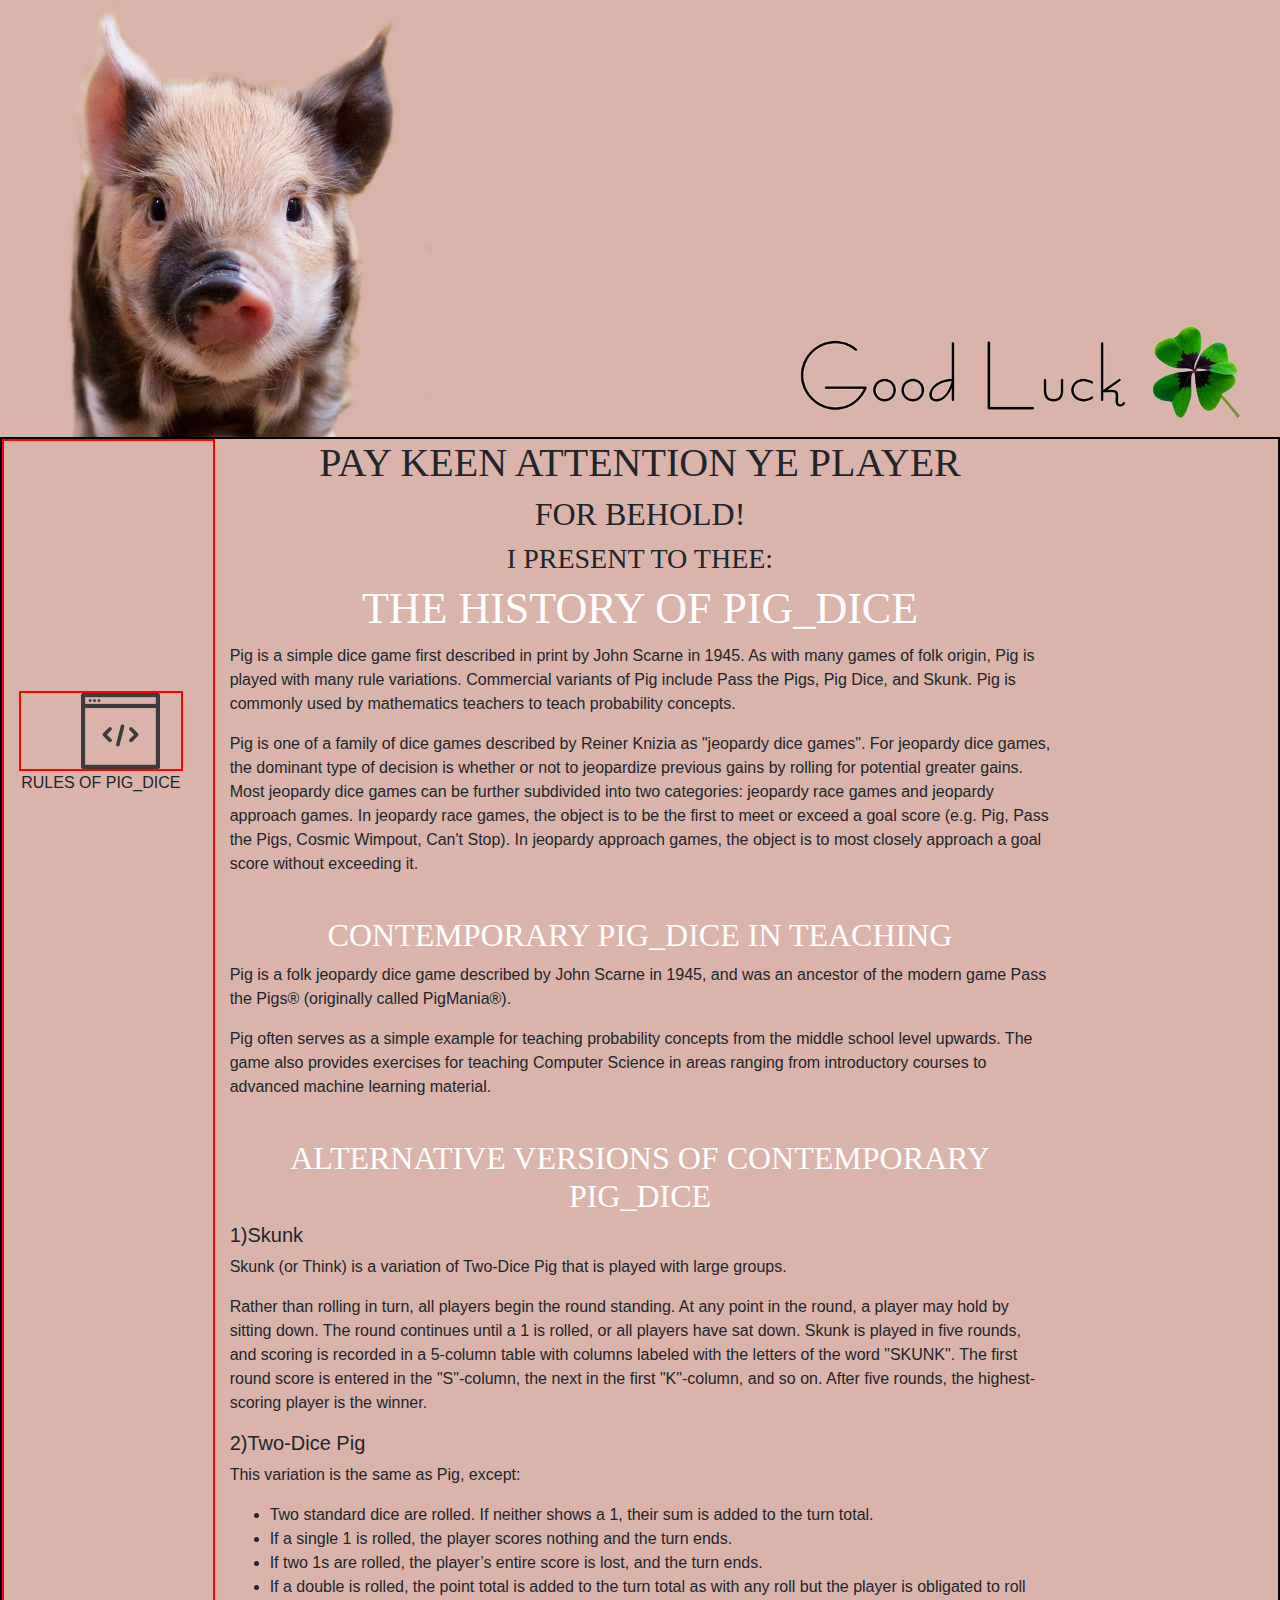
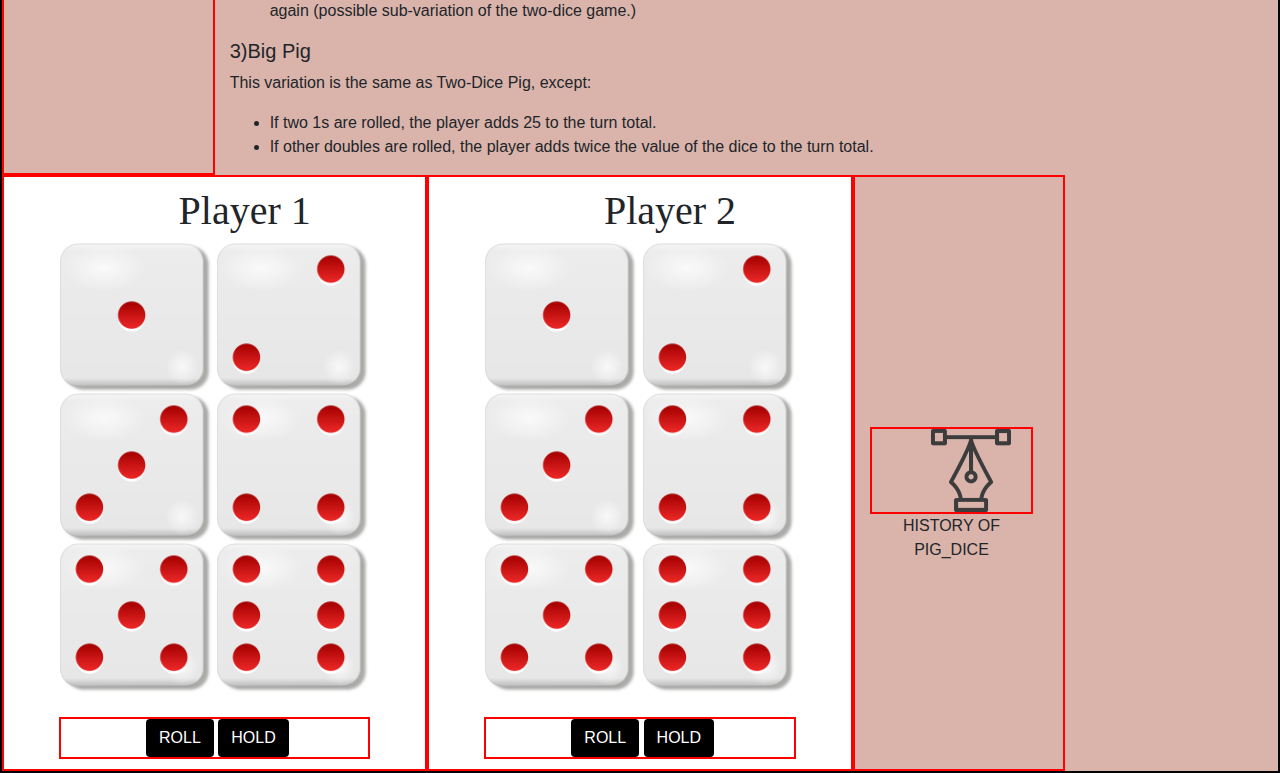
==== game.html @ 4c4e5003 "add the history of pig_dice to the game.html project" ====
<!DOCTYPE html>
<html lang="en">

<head>
    <meta charset="UTF-8">
    <meta name="viewport" content="width=device-width, initial-scale=1.0">
    <meta http-equiv="X-UA-Compatible" content="ie=edge">
    <title>the_game</title>
    <link href="https://stackpath.bootstrapcdn.com/bootstrap/4.3.1/css/bootstrap.min.css" rel="stylesheet"
        integrity="sha384-ggOyR0iXCbMQv3Xipma34MD+dH/1fQ784/j6cY/iJTQUOhcWr7x9JvoRxT2MZw1T" crossorigin="anonymous">
    <link rel="stylesheet" href="css/game.css">
    <script src="https://code.jquery.com/jquery-3.4.1.min.js"
        integrity="sha256-CSXorXvZcTkaix6Yvo6HppcZGetbYMGWSFlBw8HfCJo=" crossorigin="anonymous"></script>
    <script src="js/index.js"></script>
</head>

<body>
    <img src="images/piglet-3045288_1920.jpg" alt="goodluck" style="width:100%; height:auto;">
    <div class='all'>
        <div class='container-fluid'>
            <div class='row'>
                <div class='col-md-2' id='r_portal'>
                    <div class='b_rules'>
                        <img id='rules' src="images/services_icons/dev_icon.png" alt="icon2">
                    </div>
                    <p id='l_rules'>RULES OF PIG_DICE</p>
                </div>
                <div id='col-md-8-r' class='col-md-8'>
                    <h1>PAY KEEN ATTENTION YE PLAYER</h1>
                    <h2 id='behold'>FOR BEHOLD!</h2>
                    <h3>I PRESENT TO THEE:</h3>
                    <h4>THE RULES OF PIG_DICE</h4>
                    <p>Whether you are stuck in a waiting room, needing entertainment at a restaurant, or looking for a
                        simple game to play while on vacation, Pig is the perfect way to pass the time with family. And
                        all you need is one six-sided die and a way to keep score.</p>
                    <p>Pig is considered a jeopardy game, where you risk everything to see if you can win more. The
                        numbers on the die (except for "1") each represent points that can accumulate—the winner is the
                        first player to reach 100 points. </p>
                    <br>
                    <h2>Number of Players</h2>
                    <p>The game of Pig is best with two players, but it can work with more people. Just keep in mind
                        that the downtime between turns grows longer with each additional player, which could be
                        challenging for the little ones.
                    </p>
                    <br>
                    <h2>Game Rules</h2>
                    <p>On a turn, a player rolls the die repeatedly. The goal is to accumulate as many points as
                        possible, adding up the numbers rolled on the die. However, if a player rolls a 1, the player's
                        turn is over and any points they have accumulated during this turn are forfeited. Rolling a 1
                        doesn't wipe out your entire score from previous turns, just the total earned during that
                        particular roll.</p>
                    <p>A player can also choose to hold (stop rolling the die) if they do not want to take a chance of
                        rolling a 1 and losing all of their points from this turn. If the player chooses to hold, all of
                        the points rolled during that turn are added to his or her score.</p>
                    <p>When a player reaches a total of 100 or more points, the game ends and that player is the winner.
                    </p>
                    <br>
                    <h2>Scoring Examples</h2>
                    <p>Here are two examples of how to keep score in Pig:</p>
                    <p>Example 1: Sherri rolls a 3 and decides to continue rolling. She rolls seven more times, getting
                        a 6, 6, 6, 4, 5, 6, and then 1. Because she rolled a 1, Sherri's turn is over and she earns 0
                        points for this turn.</p>
                    <p>Example 2: Craig rolls a 6 and decides to continue. He then chooses to roll four more times,
                        getting a 3, 4, 2, and 6. He decides to hold (and not take a chance of getting a 1). Craig earns
                        21 points for this turn (6+3+4+2+6 = 21).</p>
                </div>
               <div class="col-md-8">
                <h1>PAY KEEN ATTENTION YE PLAYER</h1>
                    <h2 id='behold'>FOR BEHOLD!</h2>
                    <h3>I PRESENT TO THEE:</h3>
                    <h4>THE HISTORY OF PIG_DICE</h4>
                    <p>Pig is a simple dice game first described in print by John Scarne in 1945. As with many games of folk origin, Pig is played with many rule variations. Commercial variants of Pig include Pass the Pigs, Pig Dice, and Skunk. Pig is commonly used by mathematics teachers to teach probability concepts.</p>
                    <p>Pig is one of a family of dice games described by Reiner Knizia as "jeopardy dice games". For jeopardy dice games, the dominant type of decision is whether or not to jeopardize previous gains by rolling for potential greater gains. Most jeopardy dice games can be further subdivided into two categories: jeopardy race games and jeopardy approach games. In jeopardy race games, the object is to be the first to meet or exceed a goal score (e.g. Pig, Pass the Pigs, Cosmic Wimpout, Can't Stop). In jeopardy approach games, the object is to most closely approach a goal score without exceeding it.</p>
                    <br>
                    <h2>CONTEMPORARY PIG_DICE IN TEACHING</h2>
                    <p>Pig is a folk jeopardy dice game described by John Scarne in 1945, and was an ancestor of the modern game Pass the Pigs® (originally called PigMania®).</p>
                    <p>Pig often serves as a simple example for teaching probability concepts from the middle school level upwards. The game also provides exercises for teaching Computer Science in areas ranging from introductory courses to advanced machine learning material.</p>
                    <br>
                    <h2>ALTERNATIVE VERSIONS OF CONTEMPORARY PIG_DICE</h2>
                    <h5>1)Skunk</h5>
                    <p>Skunk (or Think) is a variation of Two-Dice Pig that is played with large groups.</p>
                    <p>Rather than rolling in turn, all players begin the round standing. At any point in the round, a player may hold by sitting down. The round continues until a 1 is rolled, or all players have sat down. Skunk is played in five rounds, and scoring is recorded in a 5-column table with columns labeled with the letters of the word "SKUNK". The first round score is entered in the "S"-column, the next in the first "K"-column, and so on. After five rounds, the highest-scoring player is the winner.</p>
                    <h5>2)Two-Dice Pig</h5>
                    <p>This variation is the same as Pig, except:</p>
                    <ul>
                        <li>Two standard dice are rolled. If neither shows a 1, their sum is added to the turn total.</li>
                        <li>If a single 1 is rolled, the player scores nothing and the turn ends.</li>
                        <li>If two 1s are rolled, the player’s entire score is lost, and the turn ends.</li>
                        <li>If a double is rolled, the point total is added to the turn total as with any roll but the player is obligated to roll again (possible sub-variation of the two-dice game.)</li>
                    </ul>
                    <h5>3)Big Pig</h5>
                    <p>This variation is the same as Two-Dice Pig, except:</p>
                    <ul>
                        <li>If two 1s are rolled, the player adds 25 to the turn total.</li>
                        <li>If other doubles are rolled, the player adds twice the value of the dice to the turn total.</li>  
                    </ul>
                </div>
                <div class='col-md-4'>
                    <div class='rolls'>
                        <div class="split left">
                            <div class="centered">
                                <div class='righty'>
                                    <h1>Player 1</h1>
                                </div>
                                <div class="die">
                                    <img src="images/dice/dice-1.png" alt="Result for Player 1"
                                        style="height: 150px; width: auto;">
                                    <img src="images/dice/dice-2.png" alt="Result for Player 1"
                                        style="height: 150px; width: auto;">
                                    <img src="images/dice/dice-3.png" alt="Result for Player 1"
                                        style="height: 150px; width: auto;">
                                    <img src="images/dice/dice-4.png" alt="Result for Player 1"
                                        style="height: 150px; width: auto;">
                                    <img src="images/dice/dice-5.png" alt="Result for Player 1"
                                        style="height: 150px; width: auto;">
                                    <img src="images/dice/dice-6.png" alt="Result for Player 1"
                                        style="height: 150px; width: auto;">
                                </div>
                            </div>
                        </div>
                    </div>
                    <br>
                    <div class='buttons'>
                        <button class="btn">ROLL</button>
                        <button class="btn">HOLD</button>
                    </div>
                </div>
                <div class='col-md-4'>
                    <div class="split right">
                        <div class="centered">
                            <div class='righty'>
                                <h1>Player 2</h1>
                            </div>
                            <div class='die'>
                                <img src="images/dice/dice-1.png" alt="Result for Player 1"
                                    style="height: 150px; width: auto;">
                                <img src="images/dice/dice-2.png" alt="Result for Player 1"
                                    style="height: 150px; width: auto;">
                                <img src="images/dice/dice-3.png" alt="Result for Player 1"
                                    style="height: 150px; width: auto;">
                                <img src="images/dice/dice-4.png" alt="Result for Player 1"
                                    style="height: 150px; width: auto;">
                                <img src="images/dice/dice-5.png" alt="Result for Player 1"
                                    style="height: 150px; width: auto;">
                                <img src="images/dice/dice-6.png" alt="Result for Player 1"
                                    style="height: 150px; width: auto;">
                            </div>
                            <br>
                            <div class='buttons'>
                                <button class="btn">ROLL</button>
                                <button class="btn">HOLD</button>
                            </div>
                        </div>
                    </div>
                </div>
                <div class='col-md-2'>
                    <div class='b_history'>
                        <img id='history' src="images/services_icons/design_icon.png" alt="icon2">
                    </div>
                    <p id='l_history'>HISTORY OF PIG_DICE</p>
                </div>
            </div>
        </div>
    </div>
</body>

</html>
---- css/game.css ----
/* .die {
    display: none;
} */

#col-md-8-r{
    font-family: 'courier new';
    display: none;
}

h1 {
    text-align: center;
    font-family: 'Helvetica Neue';
    color: #212529;
}
h2 {
    text-align: center;
    font-family: 'Helvetica Neue';
    color: white;
}
#behold{
    color: #212529;
}
h3 {
    text-align: center;
    font-family: 'Helvetica Neue'
}
h4 {
    text-align: center;
    font-family: 'Helvetica Neue';
    font-size: 44px;
    color: white;
}
.row{
    background-color: #DAB4AB;
}

.col-md-4{
    border: 2px solid red;
    padding-left: 55px;
    padding-right: 55px;
    padding-bottom: 10px;
    padding-top: 10px;
    background-color: white;
}
#l_rules{
    text-align: center;
}
#l_history{
    text-align: center;
}
.btn{
    background-color: black;
    color: white;
}
.righty{
    padding-left: 60px;
}
.col-md-2{
    border: 2px solid red;
    padding-top: 250px;
    padding-right: 30px;
    text-align: center;
}
.container{
    padding-left:0px;
    padding-right:0px;
    margin: 0px;
    margin-right:0px;
}
.all{
    border:2px solid black;
}
.b_rules{
    border: 2px solid red;
    padding-left: 40px;
}
.b_history{
    border: 2px solid red;
    padding-left: 40px;
}
.buttons{
    border: 2px solid red;
    padding-left: 85px;
}
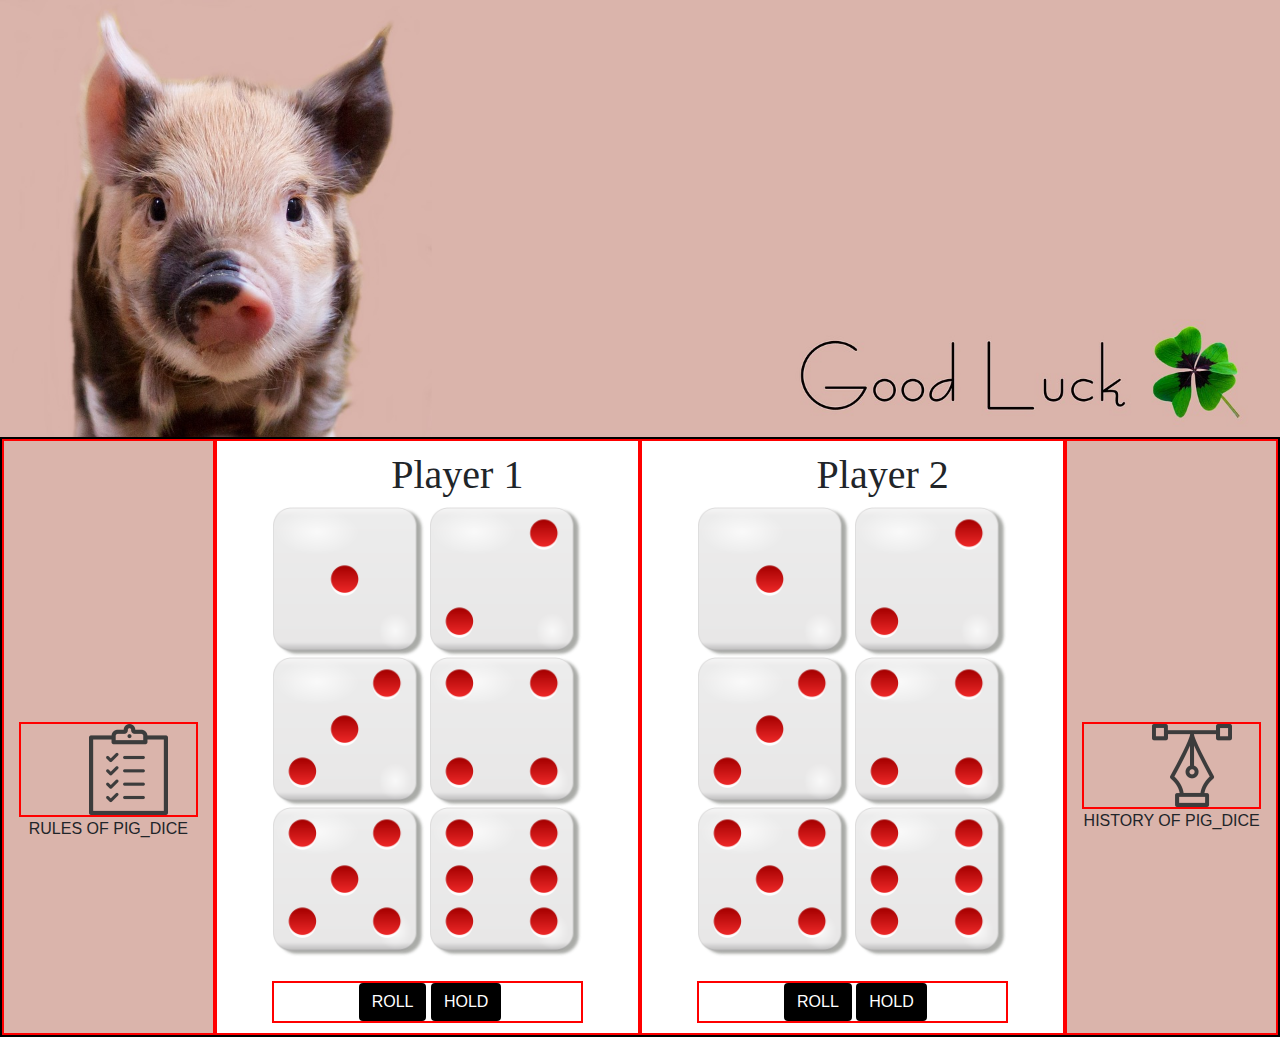
==== commit 3e03c32b: "add the user logic functionality to allow switching of slides on the game.html file" ====
--- a/game.html
+++ b/game.html
@@ -11,7 +11,7 @@
     <link rel="stylesheet" href="css/game.css">
     <script src="https://code.jquery.com/jquery-3.4.1.min.js"
         integrity="sha256-CSXorXvZcTkaix6Yvo6HppcZGetbYMGWSFlBw8HfCJo=" crossorigin="anonymous"></script>
-    <script src="js/index.js"></script>
+    <script src="js/game.js"></script>
 </head>
 
 <body>
@@ -19,11 +19,19 @@
     <div class='all'>
         <div class='container-fluid'>
             <div class='row'>
-                <div class='col-md-2' id='r_portal'>
-                    <div class='b_rules'>
-                        <img id='rules' src="images/services_icons/dev_icon.png" alt="icon2">
-                    </div>
-                    <p id='l_rules'>RULES OF PIG_DICE</p>
+                <div class='col-md-2'>
+                    <div id='l_portal'>
+                        <div class='b_rules'>
+                            <img id='rules' src="images/services_icons/product_icon.png" alt="icon2">
+                        </div>
+                        <p id='l_rules'>RULES OF PIG_DICE</p>
+                    </div>
+                    <div class='g_portal_1'>
+                        <div class='b_game'>
+                            <img id='game' src="images/services_icons/dev_icon.png" alt="icon2">
+                        </div>
+                        <p id='l_game'>GO TO PIG_DICE GAME</p>
+                    </div>
                 </div>
                 <div id='col-md-8-r' class='col-md-8'>
                     <h1>PAY KEEN ATTENTION YE PLAYER</h1>
@@ -64,35 +72,55 @@
                         getting a 3, 4, 2, and 6. He decides to hold (and not take a chance of getting a 1). Craig earns
                         21 points for this turn (6+3+4+2+6 = 21).</p>
                 </div>
-               <div class="col-md-8">
-                <h1>PAY KEEN ATTENTION YE PLAYER</h1>
+                <div id='col-md-8-h' class="col-md-8">
+                    <h1>PAY KEEN ATTENTION YE PLAYER</h1>
                     <h2 id='behold'>FOR BEHOLD!</h2>
                     <h3>I PRESENT TO THEE:</h3>
                     <h4>THE HISTORY OF PIG_DICE</h4>
-                    <p>Pig is a simple dice game first described in print by John Scarne in 1945. As with many games of folk origin, Pig is played with many rule variations. Commercial variants of Pig include Pass the Pigs, Pig Dice, and Skunk. Pig is commonly used by mathematics teachers to teach probability concepts.</p>
-                    <p>Pig is one of a family of dice games described by Reiner Knizia as "jeopardy dice games". For jeopardy dice games, the dominant type of decision is whether or not to jeopardize previous gains by rolling for potential greater gains. Most jeopardy dice games can be further subdivided into two categories: jeopardy race games and jeopardy approach games. In jeopardy race games, the object is to be the first to meet or exceed a goal score (e.g. Pig, Pass the Pigs, Cosmic Wimpout, Can't Stop). In jeopardy approach games, the object is to most closely approach a goal score without exceeding it.</p>
+                    <p>Pig is a simple dice game first described in print by John Scarne in 1945. As with many games of
+                        folk origin, Pig is played with many rule variations. Commercial variants of Pig include Pass
+                        the Pigs, Pig Dice, and Skunk. Pig is commonly used by mathematics teachers to teach probability
+                        concepts.</p>
+                    <p>Pig is one of a family of dice games described by Reiner Knizia as "jeopardy dice games". For
+                        jeopardy dice games, the dominant type of decision is whether or not to jeopardize previous
+                        gains by rolling for potential greater gains. Most jeopardy dice games can be further subdivided
+                        into two categories: jeopardy race games and jeopardy approach games. In jeopardy race games,
+                        the object is to be the first to meet or exceed a goal score (e.g. Pig, Pass the Pigs, Cosmic
+                        Wimpout, Can't Stop). In jeopardy approach games, the object is to most closely approach a goal
+                        score without exceeding it.</p>
                     <br>
                     <h2>CONTEMPORARY PIG_DICE IN TEACHING</h2>
-                    <p>Pig is a folk jeopardy dice game described by John Scarne in 1945, and was an ancestor of the modern game Pass the Pigs® (originally called PigMania®).</p>
-                    <p>Pig often serves as a simple example for teaching probability concepts from the middle school level upwards. The game also provides exercises for teaching Computer Science in areas ranging from introductory courses to advanced machine learning material.</p>
+                    <p>Pig is a folk jeopardy dice game described by John Scarne in 1945, and was an ancestor of the
+                        modern game Pass the Pigs® (originally called PigMania®).</p>
+                    <p>Pig often serves as a simple example for teaching probability concepts from the middle school
+                        level upwards. The game also provides exercises for teaching Computer Science in areas ranging
+                        from introductory courses to advanced machine learning material.</p>
                     <br>
                     <h2>ALTERNATIVE VERSIONS OF CONTEMPORARY PIG_DICE</h2>
                     <h5>1)Skunk</h5>
                     <p>Skunk (or Think) is a variation of Two-Dice Pig that is played with large groups.</p>
-                    <p>Rather than rolling in turn, all players begin the round standing. At any point in the round, a player may hold by sitting down. The round continues until a 1 is rolled, or all players have sat down. Skunk is played in five rounds, and scoring is recorded in a 5-column table with columns labeled with the letters of the word "SKUNK". The first round score is entered in the "S"-column, the next in the first "K"-column, and so on. After five rounds, the highest-scoring player is the winner.</p>
+                    <p>Rather than rolling in turn, all players begin the round standing. At any point in the round, a
+                        player may hold by sitting down. The round continues until a 1 is rolled, or all players have
+                        sat down. Skunk is played in five rounds, and scoring is recorded in a 5-column table with
+                        columns labeled with the letters of the word "SKUNK". The first round score is entered in the
+                        "S"-column, the next in the first "K"-column, and so on. After five rounds, the highest-scoring
+                        player is the winner.</p>
                     <h5>2)Two-Dice Pig</h5>
                     <p>This variation is the same as Pig, except:</p>
                     <ul>
-                        <li>Two standard dice are rolled. If neither shows a 1, their sum is added to the turn total.</li>
+                        <li>Two standard dice are rolled. If neither shows a 1, their sum is added to the turn total.
+                        </li>
                         <li>If a single 1 is rolled, the player scores nothing and the turn ends.</li>
                         <li>If two 1s are rolled, the player’s entire score is lost, and the turn ends.</li>
-                        <li>If a double is rolled, the point total is added to the turn total as with any roll but the player is obligated to roll again (possible sub-variation of the two-dice game.)</li>
+                        <li>If a double is rolled, the point total is added to the turn total as with any roll but the
+                            player is obligated to roll again (possible sub-variation of the two-dice game.)</li>
                     </ul>
                     <h5>3)Big Pig</h5>
                     <p>This variation is the same as Two-Dice Pig, except:</p>
                     <ul>
                         <li>If two 1s are rolled, the player adds 25 to the turn total.</li>
-                        <li>If other doubles are rolled, the player adds twice the value of the dice to the turn total.</li>  
+                        <li>If other doubles are rolled, the player adds twice the value of the dice to the turn total.
+                        </li>
                     </ul>
                 </div>
                 <div class='col-md-4'>
@@ -154,10 +182,18 @@
                     </div>
                 </div>
                 <div class='col-md-2'>
-                    <div class='b_history'>
-                        <img id='history' src="images/services_icons/design_icon.png" alt="icon2">
-                    </div>
-                    <p id='l_history'>HISTORY OF PIG_DICE</p>
+                    <div id='r_portal'>
+                        <div class='b_history'>
+                            <img id='history' src="images/services_icons/design_icon.png" alt="icon2">
+                        </div>
+                        <p id='l_history'>HISTORY OF PIG_DICE</p>
+                    </div>
+                    <div class='g_portal_2'>
+                        <div class='b_game'>
+                            <img id='game' src="images/services_icons/dev_icon.png" alt="icon2">
+                        </div>
+                        <p id='l_game'>GO TO PIG_DICE GAME</p>
+                    </div>
                 </div>
             </div>
         </div>
--- a/css/game.css
+++ b/css/game.css
@@ -6,7 +6,10 @@
     font-family: 'courier new';
     display: none;
 }
-
+#col-md-8-h{
+    font-family: 'courier new';
+    display: none;
+}
 h1 {
     text-align: center;
     font-family: 'Helvetica Neue';
@@ -57,8 +60,9 @@
 }
 .col-md-2{
     border: 2px solid red;
-    padding-top: 250px;
-    padding-right: 30px;
+    padding-top: 22%;
+    /* padding-bottom: 10%; */
+    /* padding-right: 30px; */
     text-align: center;
 }
 .container{
@@ -81,4 +85,10 @@
 .buttons{
     border: 2px solid red;
     padding-left: 85px;
+}
+.g_portal_1{
+    display: none;
+}
+.g_portal_2{
+    display: none;
 }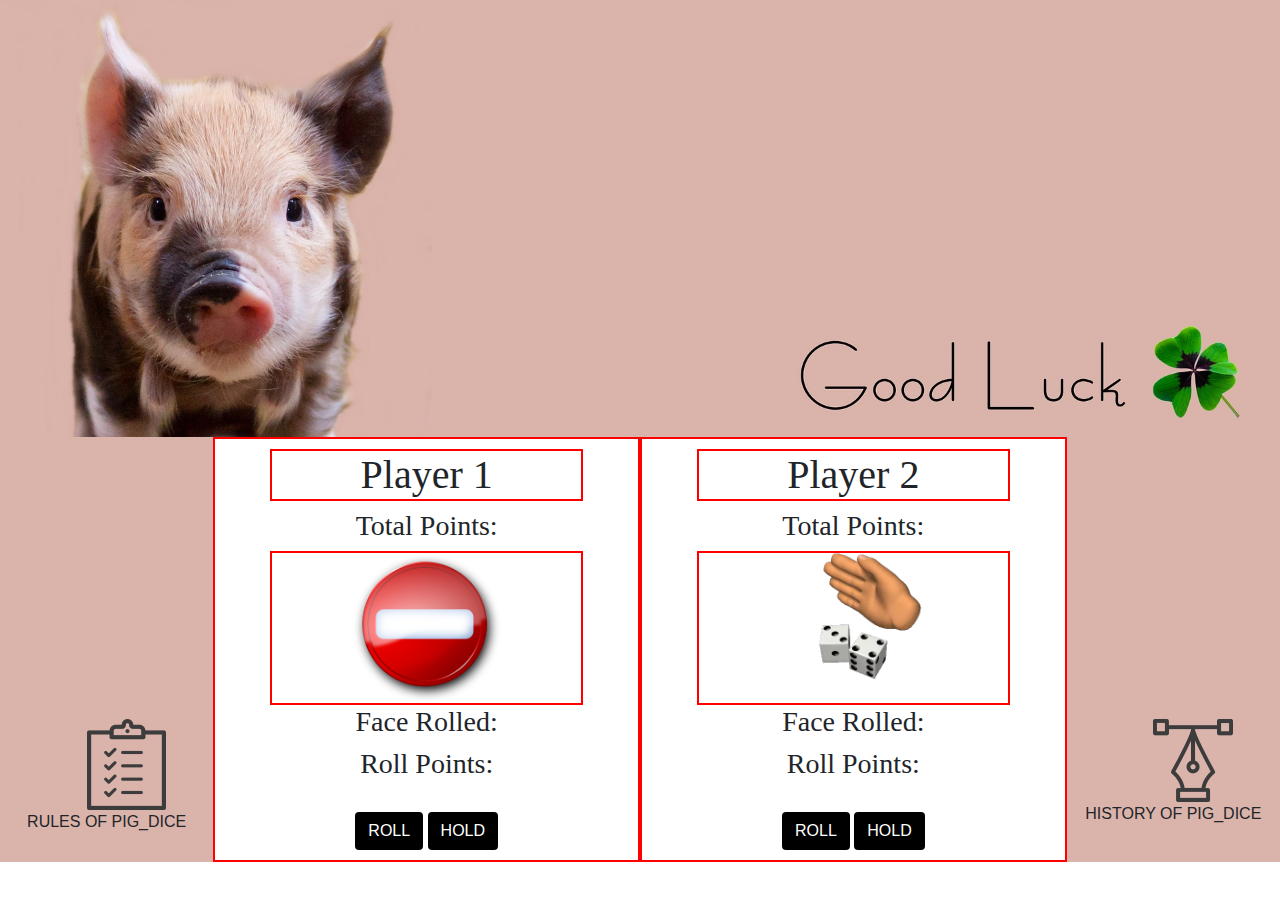
==== commit ee0ebd77: "add appropriate images of possible use to the images directory of the pig_dice project; insert these" ====
--- a/game.html
+++ b/game.html
@@ -128,7 +128,18 @@
                         <div class="split left">
                             <div class="centered">
                                 <div class='righty'>
-                                    <h1>Player 1</h1>
+                                    <h1 class='player_head'>Player 1</h1>
+                                </div>
+                                <div class='total_points' id='total_points_1'>
+                                    <h3>Total Points:<span id='total_status_1'></span></h3>
+                                </div>
+                                <!-- <div class='portrayed' id='wavy_1'>
+                                    <img src="images/WavyLimpingKiwi.webp" alt="dice roll"
+                                        style='height: 150px; width:auto'>
+                                </div> -->
+                                <div class='portrayed' id='null_1'>
+                                    <img src="images/stop-sign-35069_1280.png" alt="frame"
+                                        style="height:150px; width:auto;">
                                 </div>
                                 <div class="die">
                                     <img src="images/dice/dice-1.png" alt="Result for Player 1"
@@ -143,6 +154,12 @@
                                         style="height: 150px; width: auto;">
                                     <img src="images/dice/dice-6.png" alt="Result for Player 1"
                                         style="height: 150px; width: auto;">
+                                </div>
+                                <div class='face_rolled' id='face_1'>
+                                    <h3>Face Rolled:<span id='face_status_1'></h3>
+                                </div>
+                                <div class='roll_points' id='roll_points_1'>
+                                    <h3>Roll Points:<span id='roll_status_1'></h3>
                                 </div>
                             </div>
                         </div>
@@ -157,8 +174,18 @@
                     <div class="split right">
                         <div class="centered">
                             <div class='righty'>
-                                <h1>Player 2</h1>
-                            </div>
+                                <h1 class='player_head'>Player 2</h1>
+                            </div>
+                            <div class='total_points' id='total_points_2'>
+                                <h3>Total Points:<span id='total_status_2'></span></h3>
+                            </div>
+                            <div class='portrayed' id='wavy_2'>
+                                <img src="images/WavyLimpingKiwi.webp" alt="dice roll"
+                                    style='height: 150px; width:auto'>
+                            </div>
+                            <!-- <div class='portrayed' id='null_2'>
+                                <img src="images/frame-422371_1280.png" alt="frame" style="height:150px; width:auto;">
+                            </div> -->
                             <div class='die'>
                                 <img src="images/dice/dice-1.png" alt="Result for Player 1"
                                     style="height: 150px; width: auto;">
@@ -172,6 +199,12 @@
                                     style="height: 150px; width: auto;">
                                 <img src="images/dice/dice-6.png" alt="Result for Player 1"
                                     style="height: 150px; width: auto;">
+                            </div>
+                            <div class='face_rolled' id='face_2'>
+                                <h3>Face Rolled:<span id='face_status_2'></h3>
+                            </div>
+                            <div class='roll_points' id='roll_points_2'>
+                                <h3>Roll Points:<span id='roll_status_2'></span></h3>
                             </div>
                             <br>
                             <div class='buttons'>
--- a/css/game.css
+++ b/css/game.css
@@ -1,43 +1,50 @@
-/* .die {
+.die {
     display: none;
-} */
+}
 
-#col-md-8-r{
+#col-md-8-r {
     font-family: 'courier new';
     display: none;
 }
-#col-md-8-h{
+
+#col-md-8-h {
     font-family: 'courier new';
     display: none;
 }
+
 h1 {
     text-align: center;
     font-family: 'Helvetica Neue';
     color: #212529;
 }
+
 h2 {
     text-align: center;
     font-family: 'Helvetica Neue';
     color: white;
 }
-#behold{
+
+#behold {
     color: #212529;
 }
+
 h3 {
     text-align: center;
     font-family: 'Helvetica Neue'
 }
+
 h4 {
     text-align: center;
     font-family: 'Helvetica Neue';
     font-size: 44px;
     color: white;
 }
-.row{
+
+.row {
     background-color: #DAB4AB;
 }
 
-.col-md-4{
+.col-md-4 {
     border: 2px solid red;
     padding-left: 55px;
     padding-right: 55px;
@@ -45,50 +52,67 @@
     padding-top: 10px;
     background-color: white;
 }
-#l_rules{
+
+#l_rules {
     text-align: center;
 }
-#l_history{
+
+#l_history {
     text-align: center;
 }
-.btn{
+
+.btn {
     background-color: black;
     color: white;
 }
-.righty{
+.portrayed{
+    border: red solid 2px;
+    padding-left: 80px;
+}
+/* .righty {
     padding-left: 60px;
+} */
+.player_head{
+    border: 2px red solid;
 }
-.col-md-2{
-    border: 2px solid red;
+.col-md-2 {
+    /* border: 2px solid red; */
     padding-top: 22%;
     /* padding-bottom: 10%; */
     /* padding-right: 30px; */
     text-align: center;
 }
-.container{
-    padding-left:0px;
-    padding-right:0px;
+
+.container {
+    padding-left: 0px;
+    padding-right: 0px;
     margin: 0px;
-    margin-right:0px;
+    margin-right: 0px;
 }
-.all{
-    border:2px solid black;
+
+.all {
+    /* border: 2px solid black; */
 }
-.b_rules{
-    border: 2px solid red;
+
+.b_rules {
+    /* border: 2px solid red; */
     padding-left: 40px;
 }
-.b_history{
-    border: 2px solid red;
+
+.b_history {
+    /* border: 2px solid red; */
     padding-left: 40px;
 }
-.buttons{
-    border: 2px solid red;
+
+.buttons {
+    /* border: 2px solid red; */
     padding-left: 85px;
 }
-.g_portal_1{
+
+.g_portal_1 {
     display: none;
 }
-.g_portal_2{
+
+.g_portal_2 {
     display: none;
 }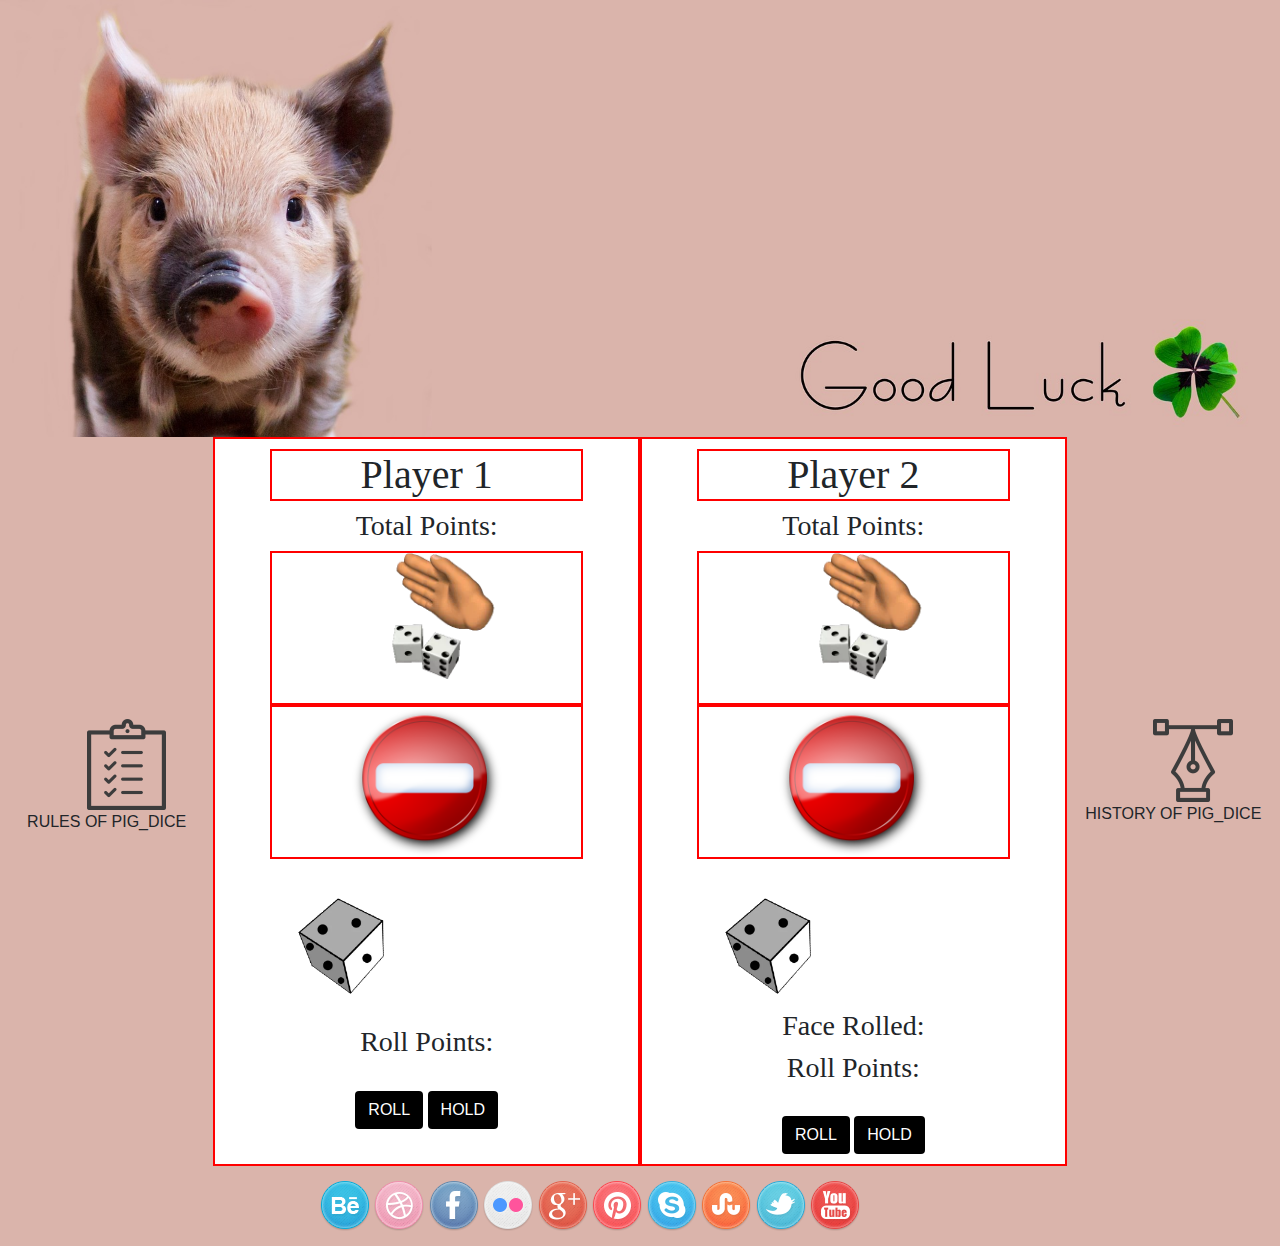
==== commit 5c7f347e: "try giving the website some back-end functionality and appropriate styles to fit the functionality o" ====
--- a/game.html
+++ b/game.html
@@ -133,14 +133,18 @@
                                 <div class='total_points' id='total_points_1'>
                                     <h3>Total Points:<span id='total_status_1'></span></h3>
                                 </div>
-                                <!-- <div class='portrayed' id='wavy_1'>
+                                <div class='portrayed' id='wavy_1'>
                                     <img src="images/WavyLimpingKiwi.webp" alt="dice roll"
                                         style='height: 150px; width:auto'>
-                                </div> -->
+                                </div>
                                 <div class='portrayed' id='null_1'>
                                     <img src="images/stop-sign-35069_1280.png" alt="frame"
                                         style="height:150px; width:auto;">
                                 </div>
+                                <div class='die_roll' id='rolly_1'>
+                                    <img src="images/dice/PastelComplicatedAfricanfisheagle.webp" alt="dice roll"
+                                        style='height: 150px; width:auto'>
+                                </div>
                                 <div class="die">
                                     <img src="images/dice/dice-1.png" alt="Result for Player 1"
                                         style="height: 150px; width: auto;">
@@ -156,7 +160,8 @@
                                         style="height: 150px; width: auto;">
                                 </div>
                                 <div class='face_rolled' id='face_1'>
-                                    <h3>Face Rolled:<span id='face_status_1'></h3>
+                                    <p id='face_status_1'></p>
+                                    <p id='demo'></p>
                                 </div>
                                 <div class='roll_points' id='roll_points_1'>
                                     <h3>Roll Points:<span id='roll_status_1'></h3>
@@ -166,7 +171,7 @@
                     </div>
                     <br>
                     <div class='buttons'>
-                        <button class="btn">ROLL</button>
+                        <button class="btn" onclick="rollDiceOne()">ROLL</button>
                         <button class="btn">HOLD</button>
                     </div>
                 </div>
@@ -183,9 +188,14 @@
                                 <img src="images/WavyLimpingKiwi.webp" alt="dice roll"
                                     style='height: 150px; width:auto'>
                             </div>
-                            <!-- <div class='portrayed' id='null_2'>
-                                <img src="images/frame-422371_1280.png" alt="frame" style="height:150px; width:auto;">
-                            </div> -->
+                            <div class='portrayed' id='null_2'>
+                                <img src="images/stop-sign-35069_1280.png" alt="frame"
+                                    style="height:150px; width:auto;">
+                            </div>
+                            <div class='die_roll' id='rolly_2'>
+                                <img src="images/dice/PastelComplicatedAfricanfisheagle.webp" alt="dice roll"
+                                    style='height: 150px; width:auto'>
+                            </div>
                             <div class='die'>
                                 <img src="images/dice/dice-1.png" alt="Result for Player 1"
                                     style="height: 150px; width: auto;">
@@ -231,6 +241,29 @@
             </div>
         </div>
     </div>
+    <div class='footer'>
+
+        <img src="images/social_icons/behance.png" alt="behance">
+
+        <img src="images/social_icons/dribble.png" alt="behance">
+
+        <img src="images/social_icons/facebook.png" alt="behance">
+
+        <img src="images/social_icons/flickr.png" alt="behance">
+
+        <img src="images/social_icons/g_plus.png" alt="behance">
+
+        <img src="images/social_icons/pinterest.png" alt="behance">
+
+        <img src="images/social_icons/skype.png" alt="behance">
+
+        <img src="images/social_icons/stumble_upon.png" alt="behance">
+
+        <img src="images/social_icons/twitter.png" alt="behance">
+
+        <img src="images/social_icons/you_tube.png" alt="behance">
+
+    </div>
 </body>
 
 </html>--- a/css/game.css
+++ b/css/game.css
@@ -65,16 +65,20 @@
     background-color: black;
     color: white;
 }
-.portrayed{
+
+.portrayed {
     border: red solid 2px;
     padding-left: 80px;
 }
+
 /* .righty {
     padding-left: 60px;
 } */
-.player_head{
+
+.player_head {
     border: 2px red solid;
 }
+
 .col-md-2 {
     /* border: 2px solid red; */
     padding-top: 22%;
@@ -90,8 +94,12 @@
     margin-right: 0px;
 }
 
-.all {
-    /* border: 2px solid black; */
+.footer {
+    padding-top: 15px;
+    padding-bottom: 15px;
+    background-color: #DAB4AB;
+    padding-left: 25%;
+    padding-right: 25%;
 }
 
 .b_rules {
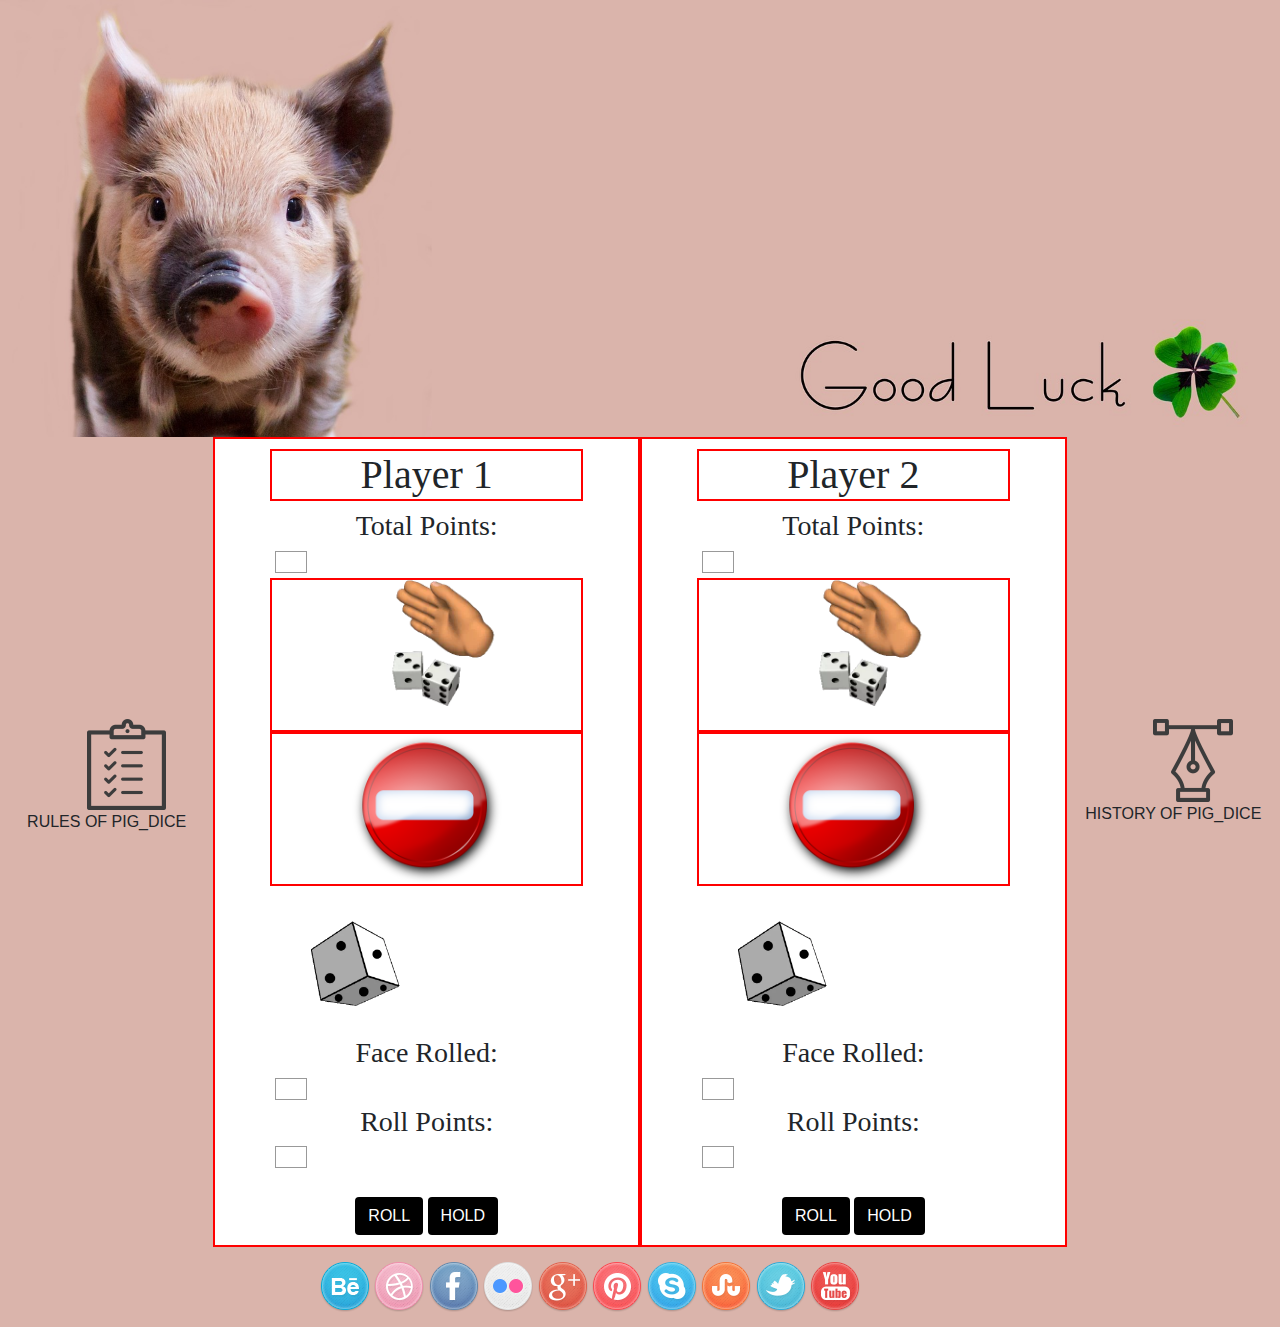
==== commit 94ce19ce: "further test out the back-end functionality of the project" ====
--- a/game.html
+++ b/game.html
@@ -131,7 +131,8 @@
                                     <h1 class='player_head'>Player 1</h1>
                                 </div>
                                 <div class='total_points' id='total_points_1'>
-                                    <h3>Total Points:<span id='total_status_1'></span></h3>
+                                    <h3>Total Points:</h3>
+                                    <div class='rolex' id='total_status_1'></div>
                                 </div>
                                 <div class='portrayed' id='wavy_1'>
                                     <img src="images/WavyLimpingKiwi.webp" alt="dice roll"
@@ -160,11 +161,12 @@
                                         style="height: 150px; width: auto;">
                                 </div>
                                 <div class='face_rolled' id='face_1'>
-                                    <p id='face_status_1'></p>
-                                    <p id='demo'></p>
+                                    <h3>Face Rolled:</h3>
+                                    <div class='rolex' id='rolex_1'></div>
                                 </div>
                                 <div class='roll_points' id='roll_points_1'>
                                     <h3>Roll Points:<span id='roll_status_1'></h3>
+                                    <div class='rolex' id='rolex_1'></div>
                                 </div>
                             </div>
                         </div>
@@ -182,7 +184,8 @@
                                 <h1 class='player_head'>Player 2</h1>
                             </div>
                             <div class='total_points' id='total_points_2'>
-                                <h3>Total Points:<span id='total_status_2'></span></h3>
+                                <h3>Total Points:</h3>
+                                <div class='rolex' id='total_status_2'></div>
                             </div>
                             <div class='portrayed' id='wavy_2'>
                                 <img src="images/WavyLimpingKiwi.webp" alt="dice roll"
@@ -211,14 +214,16 @@
                                     style="height: 150px; width: auto;">
                             </div>
                             <div class='face_rolled' id='face_2'>
-                                <h3>Face Rolled:<span id='face_status_2'></h3>
+                                <h3>Face Rolled:</h3>
+                                <div class='rolex' id='face_status_2'></div>
                             </div>
                             <div class='roll_points' id='roll_points_2'>
-                                <h3>Roll Points:<span id='roll_status_2'></span></h3>
+                                <h3>Roll Points:</h3>
+                                <div class='rolex' id='roll_status_2'></div>
                             </div>
                             <br>
                             <div class='buttons'>
-                                <button class="btn">ROLL</button>
+                                <button class="btn" onclick="rollDice()">ROLL</button>
                                 <button class="btn">HOLD</button>
                             </div>
                         </div>
--- a/css/game.css
+++ b/css/game.css
@@ -101,7 +101,14 @@
     padding-left: 25%;
     padding-right: 25%;
 }
-
+.rolex{
+    width: 32px;
+    padding: 10px;
+    font-size: 24px;
+    text-align: center;
+    margin: 5px;
+    border: #999 1px solid;
+}
 .b_rules {
     /* border: 2px solid red; */
     padding-left: 40px;
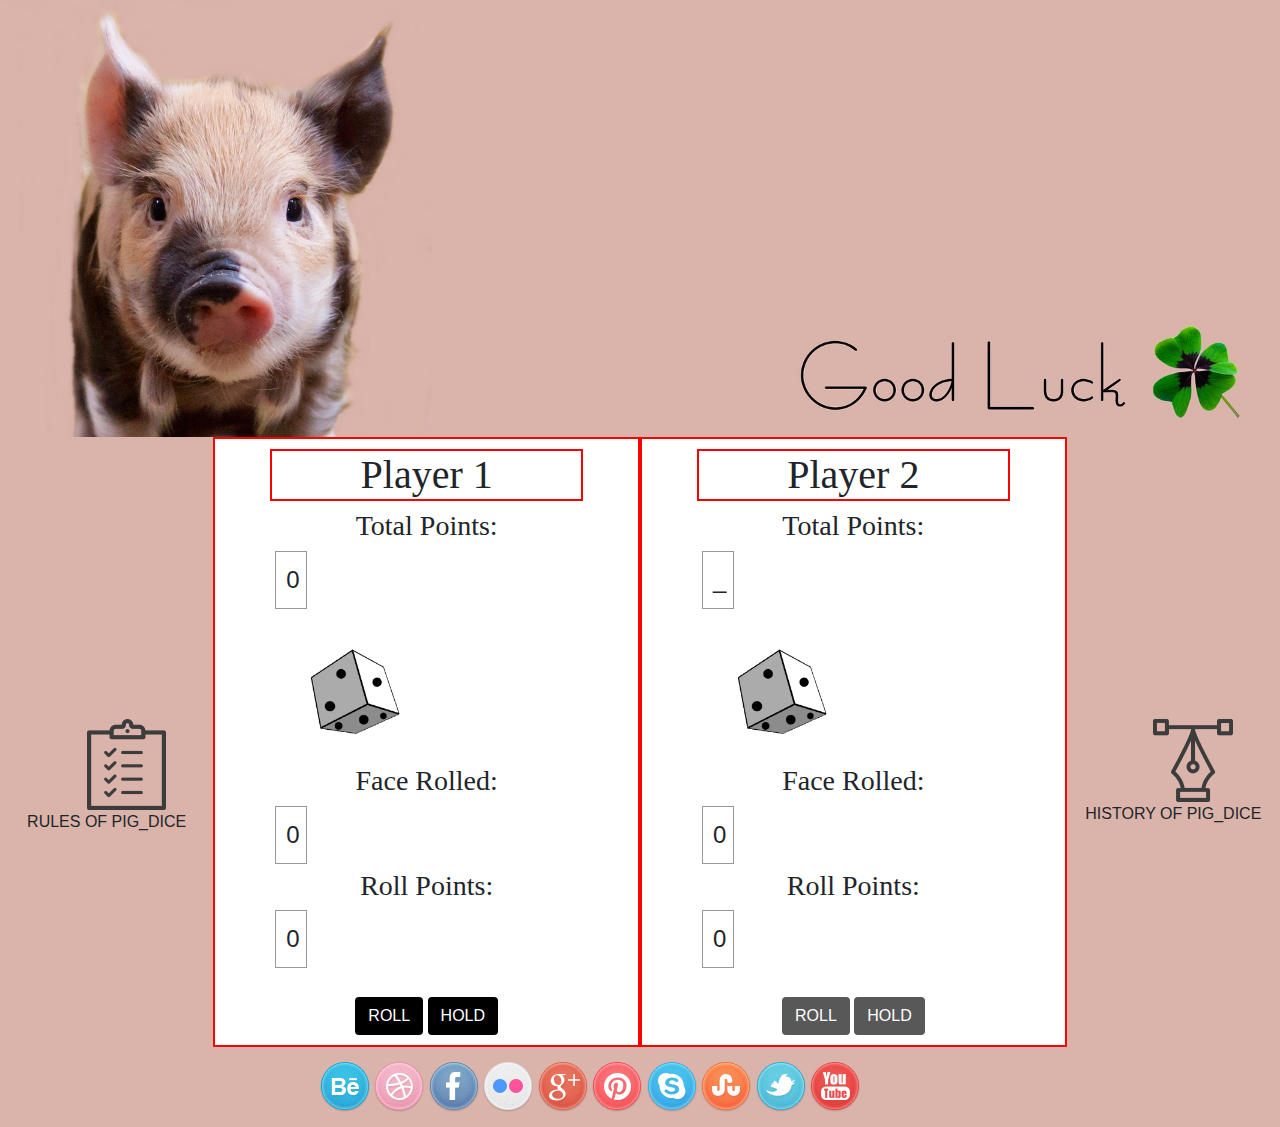
==== commit 28bb9335: "add functionality and style all buttons in the project" ====
--- a/game.html
+++ b/game.html
@@ -132,7 +132,7 @@
                                 </div>
                                 <div class='total_points' id='total_points_1'>
                                     <h3>Total Points:</h3>
-                                    <div class='rolex' id='total_status_1'></div>
+                                    <div class='rolex' id='total_status_1'>0</div>
                                 </div>
                                 <div class='portrayed' id='wavy_1'>
                                     <img src="images/WavyLimpingKiwi.webp" alt="dice roll"
@@ -162,19 +162,24 @@
                                 </div>
                                 <div class='face_rolled' id='face_1'>
                                     <h3>Face Rolled:</h3>
-                                    <div class='rolex' id='rolex_1'></div>
+                                    <div class='rolex' id='rolex_1'>0</div>
                                 </div>
                                 <div class='roll_points' id='roll_points_1'>
                                     <h3>Roll Points:<span id='roll_status_1'></h3>
-                                    <div class='rolex' id='rolex_1'></div>
-                                </div>
-                            </div>
-                        </div>
-                    </div>
-                    <br>
-                    <div class='buttons'>
-                        <button class="btn" onclick="rollDiceOne()">ROLL</button>
+                                    <div class='rolex' id='rolex_1'>0</div>
+                                </div>
+                            </div>
+                        </div>
+                    </div>
+                    <br>
+                    <div class='buttons' id='active1'>
+                        <button class="btn" id='rD_1' onclick="rollDice1()">ROLL</button>
+                        <button class="btn" id='rA_1' onclick="rollAgain()">ROLL</button>
                         <button class="btn">HOLD</button>
+                    </div>
+                    <div class='buttons_inactive' id='inactive1'>
+                        <button class="btn" onclick="rollDiceOne()" disabled>ROLL</button>
+                        <button class="btn" disabled>HOLD</button>
                     </div>
                 </div>
                 <div class='col-md-4'>
@@ -185,7 +190,7 @@
                             </div>
                             <div class='total_points' id='total_points_2'>
                                 <h3>Total Points:</h3>
-                                <div class='rolex' id='total_status_2'></div>
+                                <div class='rolex' id='totalStatus2'>_</div>
                             </div>
                             <div class='portrayed' id='wavy_2'>
                                 <img src="images/WavyLimpingKiwi.webp" alt="dice roll"
@@ -215,16 +220,22 @@
                             </div>
                             <div class='face_rolled' id='face_2'>
                                 <h3>Face Rolled:</h3>
-                                <div class='rolex' id='face_status_2'></div>
+                                <div class='rolex' id='faceStatus2'>0</div>
                             </div>
                             <div class='roll_points' id='roll_points_2'>
                                 <h3>Roll Points:</h3>
-                                <div class='rolex' id='roll_status_2'></div>
+                                <div class='rolex' id='rollStatus2'>0</div>
                             </div>
                             <br>
-                            <div class='buttons'>
-                                <button class="btn" onclick="rollDice()">ROLL</button>
-                                <button class="btn">HOLD</button>
+                            <div class='buttons' id='active2'>
+                                <button class="btn" id='rD' onclick="rollDice()">ROLL</button>
+                                <button class="btn" id='rA' onclick="rollAgain()">ROLL</button>
+                                <button class="btn" id='hold2' onclick="hold()">HOLD</button>
+                            </div>
+                            <div class='buttons_inactive' id='inactive2'>
+                                <button class="btn" id='rD' onclick="rollDice()" disabled>ROLL</button>
+                                <button class="btn" id='rA' onclick="rollAgain()" disabled>ROLL</button>
+                                <button class="btn" onclick="hold_1()" disabled>HOLD</button>
                             </div>
                         </div>
                     </div>
--- a/css/game.css
+++ b/css/game.css
@@ -69,6 +69,15 @@
 .portrayed {
     border: red solid 2px;
     padding-left: 80px;
+    display: none;
+}
+
+#rA {
+    display: none;
+}
+
+#rA_1 {
+    display: none;
 }
 
 /* .righty {
@@ -101,7 +110,8 @@
     padding-left: 25%;
     padding-right: 25%;
 }
-.rolex{
+
+.rolex {
     width: 32px;
     padding: 10px;
     font-size: 24px;
@@ -109,6 +119,7 @@
     margin: 5px;
     border: #999 1px solid;
 }
+
 .b_rules {
     /* border: 2px solid red; */
     padding-left: 40px;
@@ -124,6 +135,19 @@
     padding-left: 85px;
 }
 
+.buttons_inactive {
+    /* border: 2px solid red; */
+    padding-left: 85px;
+}
+
+#active2 {
+    display: none;
+}
+
+#inactive1 {
+    display: none;
+}
+
 .g_portal_1 {
     display: none;
 }
